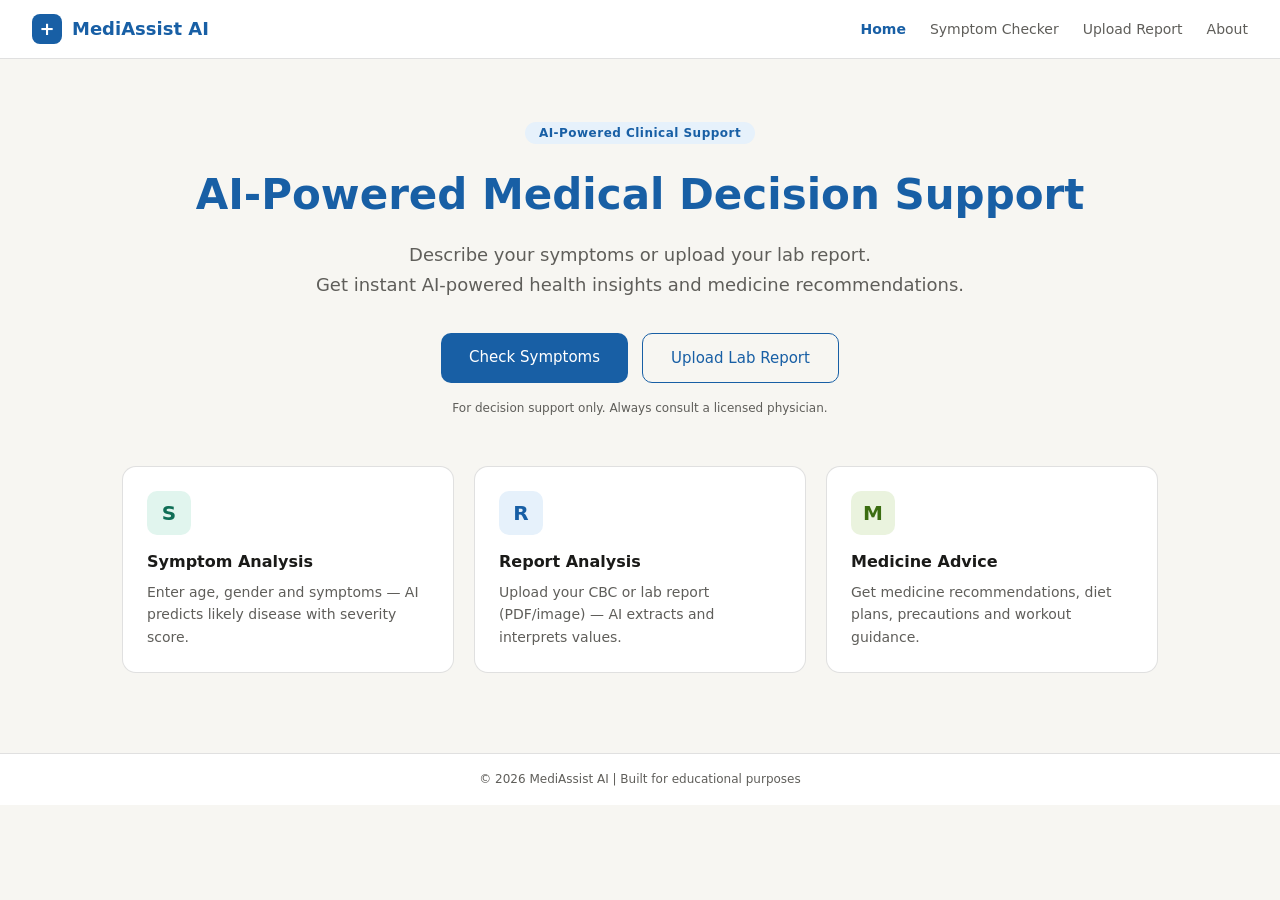
==== frontend/index.html @ 74eca9a7 "clean initial commit" ====
<!DOCTYPE html>
<html lang="en">
<head>
  <meta charset="UTF-8">
  <meta name="viewport" content="width=device-width, initial-scale=1.0">
  <title>MediAssist AI — Doctor Decision Support</title>
  <link rel="stylesheet" href="css/style.css">
  <link rel="stylesheet" href="css/components.css">
  <link rel="stylesheet" href="css/animations.css">
  <link rel="icon" href="assets/logo.png">
</head>
<body>

  <nav class="navbar">
    <div class="nav-brand">
      <span class="brand-icon">+</span>
      <span class="brand-name">MediAssist AI</span>
    </div>
    <div class="nav-links">
      <a href="index.html" class="active">Home</a>
      <a href="symptom_checker.html">Symptom Checker</a>
      <a href="report_upload.html">Upload Report</a>
      <a href="about.html">About</a>
    </div>
  </nav>

  <main class="hero">
    <div class="hero-content">
      <span class="hero-badge">AI-Powered Clinical Support</span>
      <h1>AI-Powered Medical Decision Support</h1>
      <p class="hero-sub">
        Describe your symptoms or upload your lab report.<br>
        Get instant AI-powered health insights and medicine recommendations.
      </p>
      <div class="hero-actions">
        <a href="symptom_checker.html" class="btn btn-primary">Check Symptoms</a>
        <a href="report_upload.html"   class="btn btn-outline">Upload Lab Report</a>
      </div>
      <p class="disclaimer-note">
        For decision support only. Always consult a licensed physician.
      </p>
    </div>

    <div class="feature-cards">
      <div class="feature-card">
        <div class="feature-icon teal">S</div>
        <h3>Symptom Analysis</h3>
        <p>Enter age, gender and symptoms — AI predicts likely disease with severity score.</p>
      </div>
      <div class="feature-card">
        <div class="feature-icon blue">R</div>
        <h3>Report Analysis</h3>
        <p>Upload your CBC or lab report (PDF/image) — AI extracts and interprets values.</p>
      </div>
      <div class="feature-card">
        <div class="feature-icon green">M</div>
        <h3>Medicine Advice</h3>
        <p>Get medicine recommendations, diet plans, precautions and workout guidance.</p>
      </div>
    </div>
  </main>

<footer class="footer">
  <p>© 2026 MediAssist AI | Built for educational purposes</p>
</footer>

</body>
</html>
---- frontend/css/style.css ----
*, *::before, *::after { box-sizing: border-box; margin: 0; padding: 0; }

:root {
  --primary:   #185FA5;
  --primary-light: #E6F1FB;
  --teal:      #0F6E56;
  --teal-light:#E1F5EE;
  --green:     #3B6D11;
  --green-light:#EAF3DE;
  --danger:    #A32D2D;
  --warning:   #BA7517;
  --text:      #1a1a18;
  --text-muted:#5f5e5a;
  --border:    rgba(0,0,0,0.12);
  --bg:        #ffffff;
  --bg-secondary: #f7f6f2;
  --radius:    10px;
  --radius-lg: 14px;
}

.nav-links a.active {
  color: var(--primary);
  font-weight: 600;
}

body { font-family: system-ui, -apple-system, sans-serif; color: var(--text); background: var(--bg-secondary); line-height: 1.6; }

/* NAVBAR */
.navbar { display:flex; align-items:center; justify-content:space-between; padding: 14px 32px; background: var(--bg); border-bottom: 0.5px solid var(--border); }
.nav-brand { display:flex; align-items:center; gap:10px; font-size:18px; font-weight:600; color:var(--primary); }
.brand-icon { background:var(--primary); color:#fff; width:30px; height:30px; border-radius:8px; display:flex; align-items:center; justify-content:center; font-size:18px; font-weight:700; }
.nav-links { display:flex; gap:24px; }
.nav-links a { text-decoration:none; color:var(--text-muted); font-size:14px; transition:color .2s; }
.nav-links a:hover { color:var(--primary); }

/* HERO */
.hero { max-width:1100px; margin:0 auto; padding:60px 32px; }
.hero-content { text-align:center; margin-bottom:48px; }
.hero-badge { background:var(--primary-light); color:var(--primary); font-size:12px; font-weight:600; padding:4px 14px; border-radius:20px; letter-spacing:.04em; }
.hero-content h1 { font-size:42px; font-weight:700; margin:16px 0 12px; color:var(--primary); }
.hero-sub { font-size:18px; color:var(--text-muted); margin-bottom:32px; line-height:1.7; }
.hero-actions { display:flex; gap:14px; justify-content:center; margin-bottom:16px; }
.disclaimer-note { font-size:12px; color:var(--text-muted); }

/* BUTTONS */
.btn { padding:12px 28px; border-radius:var(--radius); font-size:15px; font-weight:500; cursor:pointer; text-decoration:none; transition:all .2s; display:inline-block; }
.btn-primary { background:var(--primary); color:#fff; border:none; }
.btn-primary:hover { background:#0c447c; }
.btn-outline { background:transparent; color:var(--primary); border:1.5px solid var(--primary); }
.btn-outline:hover { background:var(--primary-light); }

/* FEATURE CARDS */
.feature-cards { display:grid; grid-template-columns: repeat(auto-fit, minmax(280px,1fr)); gap:20px; }
.feature-card { background:var(--bg); border:0.5px solid var(--border); border-radius:var(--radius-lg); padding:24px; }
.feature-icon { width:44px; height:44px; border-radius:10px; display:flex; align-items:center; justify-content:center; font-size:20px; font-weight:700; margin-bottom:14px; }
.feature-icon.teal  { background:var(--teal-light);  color:var(--teal); }
.feature-icon.blue  { background:var(--primary-light); color:var(--primary); }
.feature-icon.green { background:var(--green-light); color:var(--green); }
.feature-card h3 { font-size:16px; font-weight:600; margin-bottom:6px; }
.feature-card p  { font-size:14px; color:var(--text-muted); }

/* FORM STYLES */
.page-container { max-width:780px; margin:0 auto; padding:40px 24px; }
.page-title { font-size:26px; font-weight:700; color:var(--primary); margin-bottom:6px; }
.page-sub { font-size:14px; color:var(--text-muted); margin-bottom:32px; }
.card { background:var(--bg); border:0.5px solid var(--border); border-radius:var(--radius-lg); padding:28px; margin-bottom:20px; }
.form-group { margin-bottom:20px; }
.form-group label { display:block; font-size:14px; font-weight:500; margin-bottom:6px; }
.form-control { width:100%; padding:10px 14px; border:0.5px solid var(--border); border-radius:var(--radius); font-size:14px; background:var(--bg); color:var(--text); }
.form-control:focus { outline:none; border-color:var(--primary); box-shadow:0 0 0 3px rgba(24,95,165,0.1); }

/* SYMPTOM TAGS */
.symptom-tags { display:flex; flex-wrap:wrap; gap:8px; margin-top:8px; }
.symptom-tag { padding:6px 14px; border-radius:20px; border:0.5px solid var(--border); font-size:13px; cursor:pointer; background:var(--bg); color:var(--text-muted); transition:all .15s; }
.symptom-tag.selected { background:var(--primary); color:#fff; border-color:var(--primary); }
.symptom-tag:hover:not(.selected) { border-color:var(--primary); color:var(--primary); }

/* LOADING */
.loading-overlay { display:none; text-align:center; padding:40px; }
.loading-overlay.active { display:block; }
.spinner { width:40px; height:40px; border:3px solid var(--border); border-top-color:var(--primary); border-radius:50%; animation:spin .8s linear infinite; margin:0 auto 16px; }
@keyframes spin { to { transform:rotate(360deg); } }
---- frontend/css/components.css ----
/* ═══════════════════════════════════════════
   MediAssist AI — components.css
   Reusable UI components
═══════════════════════════════════════════ */

/* ── BADGES / STATUS PILLS ─────────────────── */
.badge {
  display: inline-flex;
  align-items: center;
  gap: 4px;
  padding: 3px 10px;
  border-radius: 20px;
  font-size: 11px;
  font-weight: 600;
  letter-spacing: 0.03em;
  white-space: nowrap;
}
.badge-high    { background: #FCEBEB; color: #A32D2D; border: 0.5px solid #F09595; }
.badge-medium  { background: #FAEEDA; color: #854F0B; border: 0.5px solid #FAC775; }
.badge-low     { background: #EAF3DE; color: #3B6D11; border: 0.5px solid #97C459; }
.badge-info    { background: #E6F1FB; color: #185FA5; border: 0.5px solid #85B7EB; }
.badge-neutral { background: #F1EFE8; color: #5F5E5A; border: 0.5px solid #B4B2A9; }
.badge-success { background: #E1F5EE; color: #0F6E56; border: 0.5px solid #5DCAA5; }

/* ── ALERT BOXES ───────────────────────────── */
.alert {
  padding: 14px 16px;
  border-radius: 10px;
  font-size: 14px;
  display: flex;
  align-items: flex-start;
  gap: 10px;
  margin-bottom: 16px;
}
.alert-icon { font-size: 16px; flex-shrink: 0; margin-top: 1px; }
.alert-danger  { background: #FCEBEB; border: 0.5px solid #F7C1C1; color: #791F1F; }
.alert-warning { background: #FAEEDA; border: 0.5px solid #FAC775; color: #633806; }
.alert-success { background: #E1F5EE; border: 0.5px solid #9FE1CB; color: #085041; }
.alert-info    { background: #E6F1FB; border: 0.5px solid #B5D4F4; color: #0C447C; }

/* ── RESULT CARDS ──────────────────────────── */
.result-card {
  background: #ffffff;
  border: 0.5px solid rgba(0,0,0,0.1);
  border-radius: 14px;
  padding: 22px 24px;
  margin-bottom: 16px;
}
.result-card-header {
  display: flex;
  align-items: center;
  justify-content: space-between;
  margin-bottom: 16px;
  padding-bottom: 12px;
  border-bottom: 0.5px solid rgba(0,0,0,0.08);
}
.result-card-title {
  font-size: 15px;
  font-weight: 600;
  color: #185FA5;
  display: flex;
  align-items: center;
  gap: 8px;
}
.result-card-icon {
  width: 28px;
  height: 28px;
  border-radius: 7px;
  display: flex;
  align-items: center;
  justify-content: center;
  font-size: 13px;
  font-weight: 700;
}
.icon-blue   { background: #E6F1FB; color: #185FA5; }
.icon-teal   { background: #E1F5EE; color: #0F6E56; }
.icon-green  { background: #EAF3DE; color: #3B6D11; }
.icon-amber  { background: #FAEEDA; color: #854F0B; }
.icon-red    { background: #FCEBEB; color: #A32D2D; }
.icon-purple { background: #EEEDFE; color: #534AB7; }

/* ── LIST ITEMS ────────────────────────────── */
.result-list {
  list-style: none;
  padding: 0;
  margin: 0;
}
.result-list li {
  padding: 8px 0;
  font-size: 14px;
  color: #2C2C2A;
  border-bottom: 0.5px solid rgba(0,0,0,0.06);
  display: flex;
  align-items: flex-start;
  gap: 8px;
  line-height: 1.5;
}
.result-list li:last-child { border-bottom: none; }
.list-dot {
  width: 6px;
  height: 6px;
  border-radius: 50%;
  background: #185FA5;
  flex-shrink: 0;
  margin-top: 6px;
}
.list-dot.teal   { background: #0F6E56; }
.list-dot.green  { background: #3B6D11; }
.list-dot.amber  { background: #854F0B; }
.list-dot.red    { background: #A32D2D; }

/* ── DISEASE PREDICTION CARD ───────────────── */
.prediction-main {
  display: flex;
  align-items: center;
  justify-content: space-between;
  background: linear-gradient(135deg, #E6F1FB 0%, #EAF3DE 100%);
  border-radius: 12px;
  padding: 18px 20px;
  margin-bottom: 14px;
  border: 0.5px solid #B5D4F4;
}
.prediction-name {
  font-size: 22px;
  font-weight: 700;
  color: #185FA5;
}
.prediction-score {
  text-align: right;
}
.prediction-score .score-num {
  font-size: 28px;
  font-weight: 700;
  color: #0F6E56;
}
.prediction-score .score-label {
  font-size: 11px;
  color: #5F5E5A;
}

/* ── TOP-3 CONFIDENCE BARS ─────────────────── */
.confidence-list { margin-top: 8px; }
.confidence-item {
  display: flex;
  align-items: center;
  gap: 10px;
  margin-bottom: 8px;
  font-size: 13px;
}
.confidence-label { width: 160px; flex-shrink: 0; color: #2C2C2A; }
.confidence-bar-track {
  flex: 1;
  height: 6px;
  background: rgba(0,0,0,0.08);
  border-radius: 3px;
  overflow: hidden;
}
.confidence-bar-fill {
  height: 100%;
  border-radius: 3px;
  background: #185FA5;
  transition: width 1s ease;
}
.confidence-pct { width: 40px; text-align: right; color: #5F5E5A; font-size: 12px; }

/* ── CBC PARAMETER TABLE ───────────────────── */
.cbc-table {
  width: 100%;
  border-collapse: collapse;
  font-size: 13px;
}
.cbc-table th {
  text-align: left;
  padding: 8px 12px;
  background: #F1EFE8;
  color: #5F5E5A;
  font-weight: 500;
  font-size: 12px;
  text-transform: uppercase;
  letter-spacing: 0.04em;
}
.cbc-table th:first-child { border-radius: 8px 0 0 8px; }
.cbc-table th:last-child  { border-radius: 0 8px 8px 0; }
.cbc-table td {
  padding: 10px 12px;
  border-bottom: 0.5px solid rgba(0,0,0,0.06);
  color: #2C2C2A;
}
.cbc-table tr:last-child td { border-bottom: none; }
.cbc-status-high   { color: #A32D2D; font-weight: 600; }
.cbc-status-low    { color: #854F0B; font-weight: 600; }
.cbc-status-normal { color: #0F6E56; }

/* ── STEP INDICATOR ────────────────────────── */
.step-indicator {
  display: flex;
  align-items: center;
  margin-bottom: 32px;
}
.step {
  display: flex;
  align-items: center;
  gap: 8px;
  flex: 1;
}
.step-circle {
  width: 30px;
  height: 30px;
  border-radius: 50%;
  border: 2px solid rgba(0,0,0,0.12);
  display: flex;
  align-items: center;
  justify-content: center;
  font-size: 13px;
  font-weight: 600;
  color: #B4B2A9;
  flex-shrink: 0;
  transition: all 0.3s;
}
.step-circle.active {
  background: #185FA5;
  border-color: #185FA5;
  color: #fff;
}
.step-circle.done {
  background: #0F6E56;
  border-color: #0F6E56;
  color: #fff;
}
.step-label { font-size: 12px; color: #B4B2A9; font-weight: 500; }
.step-label.active { color: #185FA5; }
.step-label.done   { color: #0F6E56; }
.step-line {
  flex: 1;
  height: 1px;
  background: rgba(0,0,0,0.1);
  margin: 0 8px;
}

/* ── FILE UPLOAD ZONE ──────────────────────── */
.upload-zone {
  border: 2px dashed rgba(0,0,0,0.15);
  border-radius: 14px;
  padding: 48px 24px;
  text-align: center;
  cursor: pointer;
  transition: all 0.25s;
  background: #fafafa;
  position: relative;
}
.upload-zone:hover,
.upload-zone.dragover {
  border-color: #185FA5;
  background: #E6F1FB;
}
.upload-zone.has-file {
  border-color: #0F6E56;
  background: #E1F5EE;
}
.upload-icon {
  width: 56px;
  height: 56px;
  border-radius: 14px;
  background: #E6F1FB;
  margin: 0 auto 16px;
  display: flex;
  align-items: center;
  justify-content: center;
}
.upload-icon svg { width: 26px; height: 26px; stroke: #185FA5; fill: none; stroke-width: 1.8; }
.upload-title    { font-size: 16px; font-weight: 600; color: #1a1a18; margin-bottom: 6px; }
.upload-sub      { font-size: 13px; color: #5F5E5A; margin-bottom: 16px; }
.upload-formats  { font-size: 11px; color: #B4B2A9; }
.upload-btn {
  display: inline-block;
  padding: 8px 20px;
  background: #185FA5;
  color: #fff;
  border-radius: 8px;
  font-size: 13px;
  font-weight: 500;
  margin-bottom: 12px;
  cursor: pointer;
  transition: background 0.2s;
}
.upload-btn:hover { background: #0c447c; }
.upload-hidden { display: none; }

/* ── FILE PREVIEW ──────────────────────────── */
.file-preview {
  display: none;
  align-items: center;
  gap: 12px;
  background: #fff;
  border: 0.5px solid rgba(0,0,0,0.1);
  border-radius: 10px;
  padding: 12px 16px;
  margin-top: 16px;
}
.file-preview.visible { display: flex; }
.file-preview-icon {
  width: 38px;
  height: 38px;
  border-radius: 8px;
  background: #FAEEDA;
  display: flex;
  align-items: center;
  justify-content: center;
  font-size: 18px;
  flex-shrink: 0;
}
.file-preview-info { flex: 1; }
.file-preview-name { font-size: 13px; font-weight: 500; color: #1a1a18; }
.file-preview-size { font-size: 12px; color: #5F5E5A; }
.file-remove {
  background: none;
  border: none;
  cursor: pointer;
  color: #B4B2A9;
  font-size: 18px;
  padding: 4px;
  border-radius: 4px;
  transition: color 0.2s;
}
.file-remove:hover { color: #A32D2D; }

/* ── DISCLAIMER BOX ────────────────────────── */
.disclaimer-box {
  background: #F1EFE8;
  border: 0.5px solid #D3D1C7;
  border-radius: 10px;
  padding: 14px 16px;
  font-size: 12px;
  color: #5F5E5A;
  line-height: 1.6;
  margin-top: 20px;
}
.disclaimer-box strong { color: #2C2C2A; }

/* ── PROGRESS BAR ──────────────────────────── */
.progress-bar-track {
  width: 100%;
  height: 4px;
  background: rgba(0,0,0,0.08);
  border-radius: 2px;
  overflow: hidden;
  margin-top: 8px;
}
.progress-bar-fill {
  height: 100%;
  background: #185FA5;
  border-radius: 2px;
  transition: width 0.4s ease;
}

/* ── TEAM / INFO CARDS (About page) ────────── */
.info-grid {
  display: grid;
  grid-template-columns: repeat(auto-fit, minmax(240px, 1fr));
  gap: 16px;
  margin-bottom: 24px;
}
.info-card {
  background: #fff;
  border: 0.5px solid rgba(0,0,0,0.1);
  border-radius: 14px;
  padding: 22px;
}
.info-card-icon {
  width: 44px;
  height: 44px;
  border-radius: 12px;
  display: flex;
  align-items: center;
  justify-content: center;
  font-size: 18px;
  font-weight: 700;
  margin-bottom: 14px;
}
.info-card h3 { font-size: 15px; font-weight: 600; margin-bottom: 6px; color: #1a1a18; }
.info-card p  { font-size: 13px; color: #5F5E5A; line-height: 1.6; }

/* ── DIVIDER ───────────────────────────────── */
.divider {
  border: none;
  border-top: 0.5px solid rgba(0,0,0,0.08);
  margin: 24px 0;
}

/* ── SKELETON LOADER ───────────────────────── */
.skeleton {
  background: linear-gradient(90deg, #f0ede8 25%, #e8e5e0 50%, #f0ede8 75%);
  background-size: 200% 100%;
  animation: shimmer 1.4s infinite;
  border-radius: 6px;
}
@keyframes shimmer {
  0%   { background-position: 200% 0; }
  100% { background-position: -200% 0; }
}

/* ── TOOLTIP ───────────────────────────────── */
.tooltip-wrap { position: relative; display: inline-block; }
.tooltip-wrap .tooltip-text {
  visibility: hidden;
  opacity: 0;
  background: #2C2C2A;
  color: #fff;
  font-size: 12px;
  padding: 5px 10px;
  border-radius: 6px;
  position: absolute;
  bottom: 130%;
  left: 50%;
  transform: translateX(-50%);
  white-space: nowrap;
  transition: opacity 0.2s;
  pointer-events: none;
  z-index: 10;
}
.tooltip-wrap:hover .tooltip-text {
  visibility: visible;
  opacity: 1;
}

/* ── RESPONSIVE ────────────────────────────── */
@media (max-width: 600px) {
  .prediction-main { flex-direction: column; gap: 12px; align-items: flex-start; }
  .step-label { display: none; }
  .info-grid { grid-template-columns: 1fr; }
}

.footer {
  text-align: center;
  padding: 16px;
  font-size: 12px;
  color: var(--text-muted);
  background: var(--bg);
  border-top: 0.5px solid var(--border);
  margin-top: 20px;
}
---- frontend/css/animations.css ----
/* ═══════════════════════════════════════════
   MediAssist AI — animations.css
   All keyframes, transitions & motion effects
═══════════════════════════════════════════ */

/* ── PAGE ENTRY ANIMATIONS ──────────────────────────────── */

@keyframes fadeIn {
  from { opacity: 0; }
  to   { opacity: 1; }
}

@keyframes fadeInUp {
  from { opacity: 0; transform: translateY(20px); }
  to   { opacity: 1; transform: translateY(0); }
}

@keyframes fadeInDown {
  from { opacity: 0; transform: translateY(-20px); }
  to   { opacity: 1; transform: translateY(0); }
}

@keyframes fadeInLeft {
  from { opacity: 0; transform: translateX(-20px); }
  to   { opacity: 1; transform: translateX(0); }
}

@keyframes fadeInRight {
  from { opacity: 0; transform: translateX(20px); }
  to   { opacity: 1; transform: translateX(0); }
}

@keyframes scaleIn {
  from { opacity: 0; transform: scale(0.92); }
  to   { opacity: 1; transform: scale(1); }
}

/* ── UTILITY ANIMATION CLASSES ──────────────────────────── */

.anim-fade-in {
  animation: fadeIn 0.4s ease forwards;
}

.anim-fade-up {
  animation: fadeInUp 0.45s ease forwards;
}

.anim-fade-down {
  animation: fadeInDown 0.45s ease forwards;
}

.anim-scale-in {
  animation: scaleIn 0.35s ease forwards;
}

/* Staggered children — add to parent, children animate one by one */
.stagger-children > * {
  opacity: 0;
  animation: fadeInUp 0.4s ease forwards;
}
.stagger-children > *:nth-child(1) { animation-delay: 0.05s; }
.stagger-children > *:nth-child(2) { animation-delay: 0.12s; }
.stagger-children > *:nth-child(3) { animation-delay: 0.19s; }
.stagger-children > *:nth-child(4) { animation-delay: 0.26s; }
.stagger-children > *:nth-child(5) { animation-delay: 0.33s; }
.stagger-children > *:nth-child(6) { animation-delay: 0.40s; }

/* ── PAGE LOAD — auto animate main content ──────────────── */

.page-container {
  animation: fadeInUp 0.5s ease forwards;
}

.navbar {
  animation: fadeInDown 0.4s ease forwards;
}

.card {
  animation: fadeInUp 0.4s ease forwards;
}

/* ── LOADING SPINNER ────────────────────────────────────── */

@keyframes spin {
  to { transform: rotate(360deg); }
}

.spinner {
  width: 40px;
  height: 40px;
  border: 3px solid rgba(0,0,0,0.08);
  border-top-color: #185FA5;
  border-radius: 50%;
  animation: spin 0.75s linear infinite;
}

/* ── PULSE — for live/processing indicators ─────────────── */

@keyframes pulse {
  0%, 100% { opacity: 1;   transform: scale(1); }
  50%       { opacity: 0.5; transform: scale(0.95); }
}

@keyframes pulseDot {
  0%, 100% { transform: scale(1);    opacity: 1; }
  50%       { transform: scale(1.4); opacity: 0.6; }
}

.pulse {
  animation: pulse 2s ease-in-out infinite;
}

/* Live status dot (e.g. "AI is thinking…") */
.status-dot {
  display: inline-block;
  width: 8px;
  height: 8px;
  border-radius: 50%;
  background: #0F6E56;
  animation: pulseDot 1.2s ease-in-out infinite;
  margin-right: 6px;
  vertical-align: middle;
}
.status-dot.blue   { background: #185FA5; }
.status-dot.red    { background: #A32D2D; }
.status-dot.amber  { background: #BA7517; }

/* ── SKELETON SHIMMER ───────────────────────────────────── */

@keyframes shimmer {
  0%   { background-position: 200% 0; }
  100% { background-position: -200% 0; }
}

.skeleton {
  background: linear-gradient(
    90deg,
    #f0ede8 25%,
    #e4e1dc 50%,
    #f0ede8 75%
  );
  background-size: 200% 100%;
  animation: shimmer 1.5s infinite;
  border-radius: 6px;
  color: transparent;
  user-select: none;
}

.skeleton-text {
  height: 14px;
  border-radius: 4px;
  margin-bottom: 8px;
}
.skeleton-text.w-full  { width: 100%; }
.skeleton-text.w-3-4   { width: 75%; }
.skeleton-text.w-1-2   { width: 50%; }
.skeleton-text.w-1-4   { width: 25%; }

.skeleton-card {
  height: 100px;
  border-radius: 14px;
  width: 100%;
}

/* ── CONFIDENCE BAR FILL ────────────────────────────────── */

@keyframes growWidth {
  from { width: 0; }
  to   { width: var(--target-width, 100%); }
}

.confidence-bar-fill {
  animation: growWidth 1s ease forwards;
  animation-delay: 0.3s;
  width: 0; /* start at 0 before animation */
}

/* ── RESULT CARDS — stagger on load ─────────────────────── */

.result-card {
  opacity: 0;
  animation: fadeInUp 0.45s ease forwards;
}

.result-card:nth-child(1) { animation-delay: 0.05s; }
.result-card:nth-child(2) { animation-delay: 0.12s; }
.result-card:nth-child(3) { animation-delay: 0.19s; }
.result-card:nth-child(4) { animation-delay: 0.26s; }
.result-card:nth-child(5) { animation-delay: 0.33s; }
.result-card:nth-child(6) { animation-delay: 0.40s; }

/* ── BUTTON MICRO-INTERACTIONS ──────────────────────────── */

.btn {
  transition: transform 0.15s ease, box-shadow 0.15s ease, background 0.2s ease;
}
.btn:hover:not(:disabled) {
  transform: translateY(-1px);
}
.btn:active:not(:disabled) {
  transform: translateY(0) scale(0.98);
}
.btn:disabled {
  opacity: 0.6;
  cursor: not-allowed;
}

/* ── SYMPTOM TAG MICRO-INTERACTIONS ─────────────────────── */

.symptom-tag {
  transition: all 0.15s ease;
}
.symptom-tag:hover {
  transform: translateY(-1px);
}
.symptom-tag.selected {
  animation: scaleIn 0.2s ease forwards;
}

/* ── UPLOAD ZONE INTERACTIONS ───────────────────────────── */

.upload-zone {
  transition: border-color 0.2s ease, background 0.2s ease, transform 0.15s ease;
}
.upload-zone:hover {
  transform: translateY(-1px);
}
.upload-zone.dragover {
  transform: scale(1.01);
}
.upload-zone.has-file {
  animation: scaleIn 0.25s ease forwards;
}

/* ── CARD HOVER LIFT ────────────────────────────────────── */

.feature-card {
  transition: transform 0.2s ease, box-shadow 0.2s ease;
}
.feature-card:hover {
  transform: translateY(-3px);
  box-shadow: 0 8px 24px rgba(0, 0, 0, 0.08);
}

.info-card {
  transition: transform 0.2s ease, box-shadow 0.2s ease;
}
.info-card:hover {
  transform: translateY(-3px);
  box-shadow: 0 8px 24px rgba(0, 0, 0, 0.08);
}

/* ── NAVBAR LINK UNDERLINE SLIDE ────────────────────────── */

.nav-links a {
  position: relative;
  transition: color 0.2s;
}
.nav-links a::after {
  content: "";
  position: absolute;
  bottom: -3px;
  left: 0;
  width: 0;
  height: 1.5px;
  background: #185FA5;
  transition: width 0.25s ease;
  border-radius: 2px;
}
.nav-links a:hover::after {
  width: 100%;
}

/* ── STEP CIRCLE TRANSITION ─────────────────────────────── */

.step-circle {
  transition: background 0.3s ease, border-color 0.3s ease, color 0.3s ease;
}

/* ── FORM FOCUS ANIMATIONS ──────────────────────────────── */

.form-control {
  transition: border-color 0.2s ease, box-shadow 0.2s ease;
}
.form-control:focus {
  animation: none; /* handled by CSS in style.css */
}

/* ── BADGE POP-IN ────────────────────────────────────────── */

@keyframes badgePop {
  0%   { transform: scale(0.7); opacity: 0; }
  70%  { transform: scale(1.1); }
  100% { transform: scale(1);   opacity: 1; }
}

.badge {
  animation: badgePop 0.3s ease forwards;
}

/* ── TOAST SLIDE-UP ─────────────────────────────────────── */

@keyframes slideUp {
  from { opacity: 0; transform: translateY(12px); }
  to   { opacity: 1; transform: translateY(0); }
}

@keyframes slideDown {
  from { opacity: 1; transform: translateY(0); }
  to   { opacity: 0; transform: translateY(12px); }
}

/* ── HERO SECTION ENTRANCE ───────────────────────────────── */

.hero-content {
  animation: fadeInUp 0.6s ease forwards;
}
.hero-content h1 {
  animation: fadeInUp 0.6s ease 0.1s both;
}
.hero-content .hero-sub {
  animation: fadeInUp 0.6s ease 0.2s both;
}
.hero-actions {
  animation: fadeInUp 0.6s ease 0.3s both;
}
.feature-cards {
  animation: fadeInUp 0.6s ease 0.4s both;
}

/* ── HERO ABOUT PAGE ─────────────────────────────────────── */

.hero-about {
  animation: scaleIn 0.5s ease forwards;
}

/* ── PREDICTION CARD HIGHLIGHT ───────────────────────────── */

@keyframes highlightPulse {
  0%   { box-shadow: 0 0 0 0 rgba(24, 95, 165, 0.25); }
  70%  { box-shadow: 0 0 0 10px rgba(24, 95, 165, 0); }
  100% { box-shadow: 0 0 0 0 rgba(24, 95, 165, 0); }
}

.prediction-main {
  animation: fadeIn 0.5s ease forwards, highlightPulse 1.2s ease 0.6s;
}

/* ── REDUCED MOTION — accessibility ─────────────────────── */

@media (prefers-reduced-motion: reduce) {
  *,
  *::before,
  *::after {
    animation-duration: 0.01ms !important;
    animation-iteration-count: 1 !important;
    transition-duration: 0.01ms !important;
  }
}
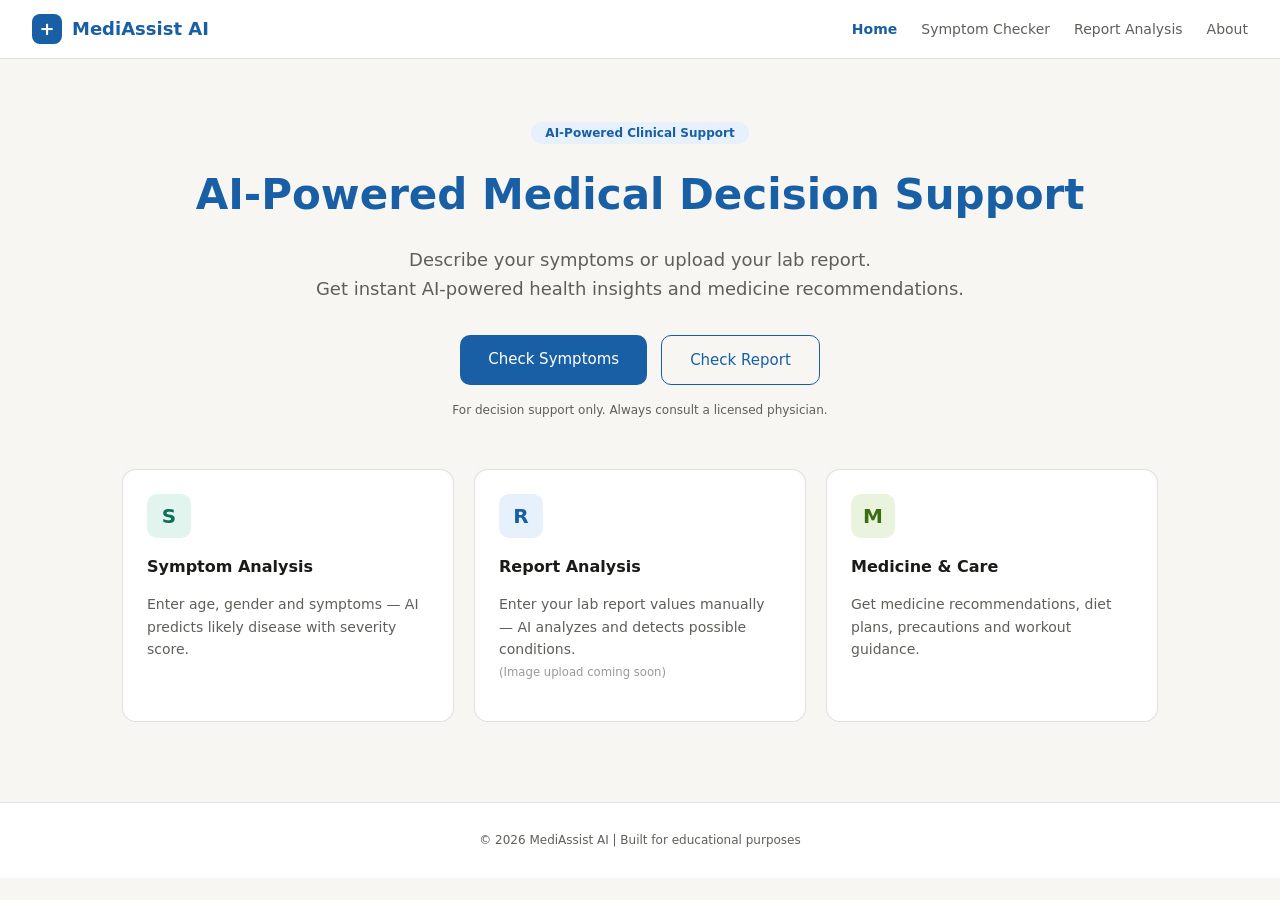
==== commit c5e2d442: "update the project and fix the issue" ====
--- a/frontend/index.html
+++ b/frontend/index.html
@@ -19,7 +19,7 @@
     <div class="nav-links">
       <a href="index.html" class="active">Home</a>
       <a href="symptom_checker.html">Symptom Checker</a>
-      <a href="report_upload.html">Upload Report</a>
+      <a href="report_upload.html">Report Analysis</a>
       <a href="about.html">About</a>
     </div>
   </nav>
@@ -34,7 +34,7 @@
       </p>
       <div class="hero-actions">
         <a href="symptom_checker.html" class="btn btn-primary">Check Symptoms</a>
-        <a href="report_upload.html"   class="btn btn-outline">Upload Lab Report</a>
+        <a href="report_upload.html"   class="btn btn-outline">Check Report</a>
       </div>
       <p class="disclaimer-note">
         For decision support only. Always consult a licensed physician.
@@ -50,11 +50,14 @@
       <div class="feature-card">
         <div class="feature-icon blue">R</div>
         <h3>Report Analysis</h3>
-        <p>Upload your CBC or lab report (PDF/image) — AI extracts and interprets values.</p>
+        <p>
+      Enter your lab report values manually — AI analyzes and detects possible conditions.
+      <br><small style="color:#999;">(Image upload coming soon)</small>
+    </p>
       </div>
       <div class="feature-card">
         <div class="feature-icon green">M</div>
-        <h3>Medicine Advice</h3>
+        <h3>Medicine & Care</h3>
         <p>Get medicine recommendations, diet plans, precautions and workout guidance.</p>
       </div>
     </div>
--- a/frontend/css/style.css
+++ b/frontend/css/style.css
@@ -1,82 +1,335 @@
-*, *::before, *::after { box-sizing: border-box; margin: 0; padding: 0; }
-
+/* ================= RESET ================= */
+*,
+*::before,
+*::after {
+  box-sizing: border-box;
+}
+
+body {
+  margin: 0;
+}
+
+/* ================= VARIABLES ================= */
 :root {
-  --primary:   #185FA5;
+  --primary: #185FA5;
+  --primary-dark: #0c447c;
   --primary-light: #E6F1FB;
-  --teal:      #0F6E56;
-  --teal-light:#E1F5EE;
-  --green:     #3B6D11;
-  --green-light:#EAF3DE;
-  --danger:    #A32D2D;
-  --warning:   #BA7517;
-  --text:      #1a1a18;
-  --text-muted:#5f5e5a;
-  --border:    rgba(0,0,0,0.12);
-  --bg:        #ffffff;
+
+  --teal: #0F6E56;
+  --teal-light: #E1F5EE;
+
+  --green: #3B6D11;
+  --green-light: #EAF3DE;
+
+  --danger: #A32D2D;
+  --warning: #BA7517;
+
+  --text: #1a1a18;
+  --text-muted: #5f5e5a;
+
+  --border: rgba(0,0,0,0.12);
+
+  --bg: #ffffff;
   --bg-secondary: #f7f6f2;
-  --radius:    10px;
+
+  --radius: 10px;
   --radius-lg: 14px;
-}
-
+
+  --transition: 0.2s ease;
+  --font-main: system-ui, -apple-system, sans-serif;
+}
+
+/* ================= GLOBAL ================= */
+body {
+  font-family: var(--font-main);
+  color: var(--text);
+  background: var(--bg-secondary);
+  line-height: 1.6;
+}
+
+html {
+  scroll-behavior: smooth;
+}
+
+/* ================= NAVBAR ================= */
+.navbar {
+  display: flex;
+  align-items: center;
+  justify-content: space-between;
+  padding: 14px 32px;
+  background: var(--bg);
+  border-bottom: 1px solid var(--border);
+}
+
+.nav-brand {
+  display: flex;
+  align-items: center;
+  gap: 10px;
+  font-size: 18px;
+  font-weight: 600;
+  color: var(--primary);
+}
+
+.brand-icon {
+  background: var(--primary);
+  color: #fff;
+  width: 30px;
+  height: 30px;
+  border-radius: 8px;
+  display: flex;
+  align-items: center;
+  justify-content: center;
+  font-size: 18px;
+  font-weight: 700;
+}
+
+.nav-links {
+  display: flex;
+  gap: 24px;
+}
+
+.nav-links a {
+  text-decoration: none;
+  color: var(--text-muted);
+  font-size: 14px;
+  transition: var(--transition);
+}
+
+.nav-links a:hover,
 .nav-links a.active {
   color: var(--primary);
   font-weight: 600;
 }
 
-body { font-family: system-ui, -apple-system, sans-serif; color: var(--text); background: var(--bg-secondary); line-height: 1.6; }
-
-/* NAVBAR */
-.navbar { display:flex; align-items:center; justify-content:space-between; padding: 14px 32px; background: var(--bg); border-bottom: 0.5px solid var(--border); }
-.nav-brand { display:flex; align-items:center; gap:10px; font-size:18px; font-weight:600; color:var(--primary); }
-.brand-icon { background:var(--primary); color:#fff; width:30px; height:30px; border-radius:8px; display:flex; align-items:center; justify-content:center; font-size:18px; font-weight:700; }
-.nav-links { display:flex; gap:24px; }
-.nav-links a { text-decoration:none; color:var(--text-muted); font-size:14px; transition:color .2s; }
-.nav-links a:hover { color:var(--primary); }
-
-/* HERO */
-.hero { max-width:1100px; margin:0 auto; padding:60px 32px; }
-.hero-content { text-align:center; margin-bottom:48px; }
-.hero-badge { background:var(--primary-light); color:var(--primary); font-size:12px; font-weight:600; padding:4px 14px; border-radius:20px; letter-spacing:.04em; }
-.hero-content h1 { font-size:42px; font-weight:700; margin:16px 0 12px; color:var(--primary); }
-.hero-sub { font-size:18px; color:var(--text-muted); margin-bottom:32px; line-height:1.7; }
-.hero-actions { display:flex; gap:14px; justify-content:center; margin-bottom:16px; }
-.disclaimer-note { font-size:12px; color:var(--text-muted); }
-
-/* BUTTONS */
-.btn { padding:12px 28px; border-radius:var(--radius); font-size:15px; font-weight:500; cursor:pointer; text-decoration:none; transition:all .2s; display:inline-block; }
-.btn-primary { background:var(--primary); color:#fff; border:none; }
-.btn-primary:hover { background:#0c447c; }
-.btn-outline { background:transparent; color:var(--primary); border:1.5px solid var(--primary); }
-.btn-outline:hover { background:var(--primary-light); }
-
-/* FEATURE CARDS */
-.feature-cards { display:grid; grid-template-columns: repeat(auto-fit, minmax(280px,1fr)); gap:20px; }
-.feature-card { background:var(--bg); border:0.5px solid var(--border); border-radius:var(--radius-lg); padding:24px; }
-.feature-icon { width:44px; height:44px; border-radius:10px; display:flex; align-items:center; justify-content:center; font-size:20px; font-weight:700; margin-bottom:14px; }
-.feature-icon.teal  { background:var(--teal-light);  color:var(--teal); }
-.feature-icon.blue  { background:var(--primary-light); color:var(--primary); }
-.feature-icon.green { background:var(--green-light); color:var(--green); }
-.feature-card h3 { font-size:16px; font-weight:600; margin-bottom:6px; }
-.feature-card p  { font-size:14px; color:var(--text-muted); }
-
-/* FORM STYLES */
-.page-container { max-width:780px; margin:0 auto; padding:40px 24px; }
-.page-title { font-size:26px; font-weight:700; color:var(--primary); margin-bottom:6px; }
-.page-sub { font-size:14px; color:var(--text-muted); margin-bottom:32px; }
-.card { background:var(--bg); border:0.5px solid var(--border); border-radius:var(--radius-lg); padding:28px; margin-bottom:20px; }
-.form-group { margin-bottom:20px; }
-.form-group label { display:block; font-size:14px; font-weight:500; margin-bottom:6px; }
-.form-control { width:100%; padding:10px 14px; border:0.5px solid var(--border); border-radius:var(--radius); font-size:14px; background:var(--bg); color:var(--text); }
-.form-control:focus { outline:none; border-color:var(--primary); box-shadow:0 0 0 3px rgba(24,95,165,0.1); }
-
-/* SYMPTOM TAGS */
-.symptom-tags { display:flex; flex-wrap:wrap; gap:8px; margin-top:8px; }
-.symptom-tag { padding:6px 14px; border-radius:20px; border:0.5px solid var(--border); font-size:13px; cursor:pointer; background:var(--bg); color:var(--text-muted); transition:all .15s; }
-.symptom-tag.selected { background:var(--primary); color:#fff; border-color:var(--primary); }
-.symptom-tag:hover:not(.selected) { border-color:var(--primary); color:var(--primary); }
-
-/* LOADING */
-.loading-overlay { display:none; text-align:center; padding:40px; }
-.loading-overlay.active { display:block; }
-.spinner { width:40px; height:40px; border:3px solid var(--border); border-top-color:var(--primary); border-radius:50%; animation:spin .8s linear infinite; margin:0 auto 16px; }
-@keyframes spin { to { transform:rotate(360deg); } }+/* ================= HERO ================= */
+.hero {
+  max-width: 1100px;
+  margin: 0 auto;
+  padding: 60px 32px;
+}
+
+.hero-content {
+  text-align: center;
+  margin-bottom: 48px;
+}
+
+.hero-badge {
+  background: var(--primary-light);
+  color: var(--primary);
+  font-size: 12px;
+  font-weight: 600;
+  padding: 4px 14px;
+  border-radius: 20px;
+}
+
+.hero-content h1 {
+  font-size: 42px;
+  font-weight: 700;
+  margin: 16px 0 12px;
+  color: var(--primary);
+}
+
+.hero-sub {
+  font-size: 18px;
+  color: var(--text-muted);
+  margin-bottom: 32px;
+}
+
+.hero-actions {
+  display: flex;
+  gap: 14px;
+  justify-content: center;
+  margin-bottom: 16px;
+}
+
+.disclaimer-note {
+  font-size: 12px;
+  color: var(--text-muted);
+}
+
+/* ================= BUTTONS ================= */
+.btn {
+  padding: 12px 28px;
+  border-radius: var(--radius);
+  font-size: 15px;
+  font-weight: 500;
+  cursor: pointer;
+  text-decoration: none;
+  transition: var(--transition);
+  display: inline-block;
+}
+
+.btn-primary {
+  background: var(--primary);
+  color: #fff;
+  border: none;
+}
+
+.btn-primary:hover {
+  background: var(--primary-dark);
+}
+
+.btn-outline {
+  background: transparent;
+  color: var(--primary);
+  border: 1.5px solid var(--primary);
+}
+
+.btn-outline:hover {
+  background: var(--primary-light);
+}
+
+.btn:active {
+  transform: scale(0.97);
+}
+
+/* ================= CARDS ================= */
+.card {
+  background: var(--bg);
+  border: 1px solid var(--border);
+  border-radius: var(--radius-lg);
+  padding: 28px;
+  margin-bottom: 20px;
+  box-shadow: 0 2px 8px rgba(0,0,0,0.05);
+}
+
+/* ================= FEATURE CARDS ================= */
+.feature-cards {
+  display: grid;
+  grid-template-columns: repeat(auto-fit, minmax(280px,1fr));
+  gap: 20px;
+}
+
+.feature-card {
+  background: var(--bg);
+  border: 1px solid var(--border);
+  border-radius: var(--radius-lg);
+  padding: 24px;
+  transition: var(--transition);
+}
+
+.feature-card:hover {
+  transform: translateY(-3px);
+}
+
+.feature-icon {
+  width: 44px;
+  height: 44px;
+  border-radius: 10px;
+  display: flex;
+  align-items: center;
+  justify-content: center;
+  font-size: 20px;
+  font-weight: 700;
+  margin-bottom: 14px;
+}
+
+.feature-icon.teal  { background: var(--teal-light);  color: var(--teal); }
+.feature-icon.blue  { background: var(--primary-light); color: var(--primary); }
+.feature-icon.green { background: var(--green-light); color: var(--green); }
+
+.feature-card h3 {
+  font-size: 16px;
+  margin-bottom: 6px;
+}
+
+.feature-card p {
+  font-size: 14px;
+  color: var(--text-muted);
+}
+
+/* ================= FORM ================= */
+.page-container {
+  max-width: 780px;
+  margin: 0 auto;
+  padding: 40px 24px;
+}
+
+.page-title {
+  font-size: 26px;
+  font-weight: 700;
+  color: var(--primary);
+}
+
+.page-sub {
+  font-size: 14px;
+  color: var(--text-muted);
+  margin-bottom: 32px;
+}
+
+.form-group {
+  margin-bottom: 20px;
+}
+
+.form-control {
+  width: 100%;
+  padding: 10px 14px;
+  border: 1px solid var(--border);
+  border-radius: var(--radius);
+  font-size: 14px;
+}
+
+.form-control:focus {
+  outline: none;
+  border-color: var(--primary);
+  box-shadow: 0 0 0 3px rgba(24,95,165,0.1);
+}
+
+/* ================= SYMPTOMS ================= */
+.symptom-tags {
+  display: flex;
+  flex-wrap: wrap;
+  gap: 8px;
+}
+
+.symptom-tag {
+  padding: 6px 14px;
+  border-radius: 20px;
+  border: 1px solid var(--border);
+  font-size: 13px;
+  cursor: pointer;
+  color: var(--text-muted);
+  transition: var(--transition);
+}
+
+.symptom-tag.selected {
+  background: var(--primary);
+  color: #fff;
+  border-color: var(--primary);
+}
+
+.symptom-tag:hover:not(.selected) {
+  color: var(--primary);
+  border-color: var(--primary);
+}
+
+/* ================= LOADING ================= */
+.loading-overlay {
+  display: none;
+  text-align: center;
+  padding: 40px;
+}
+
+.loading-overlay.active {
+  display: block;
+}
+
+.spinner {
+  width: 40px;
+  height: 40px;
+  border: 3px solid var(--border);
+  border-top-color: var(--primary);
+  border-radius: 50%;
+  animation: spin .8s linear infinite;
+  margin: 0 auto 16px;
+}
+
+@keyframes spin {
+  to { transform: rotate(360deg); }
+}
+
+/* ================= UTILITIES ================= */
+.mt-10 { margin-top: 10px; }
+.mt-20 { margin-top: 20px; }
+.text-center { text-align: center; }
+.flex-center { display: flex; justify-content: center; align-items: center; }
--- a/frontend/css/components.css
+++ b/frontend/css/components.css
@@ -438,4 +438,167 @@
   background: var(--bg);
   border-top: 0.5px solid var(--border);
   margin-top: 20px;
+}
+
+
+.form-row {
+  display: grid;
+  grid-template-columns: 1fr 1fr;
+  gap: 16px;
+}
+
+.section-label {
+  font-weight: 600;
+  margin-bottom: 6px;
+  display: block;
+}
+
+.section-label span {
+  font-size: 12px;
+  color: #777;
+}
+
+.empty-text {
+  font-size: 13px;
+  color: #aaa;
+}
+
+.symptom-tag.selected {
+  background: #185FA5;
+  color: white;
+  border: none;
+}
+
+.results-grid {
+  display: grid;
+  grid-template-columns: repeat(2, 1fr);
+  gap: 20px;
+  margin-top: 20px;
+}
+
+.result-card {
+  background: white;
+  padding: 20px;
+  border-radius: 12px;
+  box-shadow: 0 4px 10px rgba(0,0,0,0.05);
+}
+
+.result-card h3 {
+  margin-bottom: 10px;
+  color: #185FA5;
+}
+
+.result-highlight {
+  grid-column: span 2;
+  background: #e6f0ff;
+  border-left: 5px solid #185FA5;
+}
+
+.empty-state {
+  text-align: center;
+  margin-top: 40px;
+  color: #888;
+}
+
+
+.circle {
+  width: 120px;
+  height: 120px;
+  border-radius: 50%;
+  display: grid;
+  place-items: center;
+  font-weight: bold;
+  font-size: 20px;
+  background:
+    conic-gradient(var(--color) calc(var(--value) * 1%), #eee 0);
+  position: relative;
+}
+
+.circle::before {
+  content: "";
+  position: absolute;
+  width: 90px;
+  height: 90px;
+  background: white;
+  border-radius: 50%;
+}
+
+.circle span {
+  position: relative;
+  z-index: 1;
+}
+
+.map-container {
+  width: 100%;
+  height: 350px;   /* 🔥 control height */
+  border-radius: 12px;
+  overflow: hidden;
+  margin-top: 10px;
+}
+
+.map-container iframe {
+  width: 100%;
+  height: 100%;
+  border: 0;
+}
+
+@media (max-width: 768px) {
+  .map-container {
+    height: 250px;
+  }
+}
+
+.developer-card {
+  display: flex;
+  gap: 20px;
+  align-items: center;
+  margin-top: 15px;
+}
+
+.dev-avatar {
+  width: 70px;
+  height: 70px;
+  background: #185FA5;
+  color: white;
+  font-size: 28px;
+  font-weight: bold;
+  border-radius: 50%;
+  display: flex;
+  align-items: center;
+  justify-content: center;
+}
+
+.dev-info h4 {
+  margin: 0;
+  color: #185FA5;
+}
+
+.dev-desc {
+  font-size: 13px;
+  margin: 8px 0;
+  color: #555;
+}
+
+.dev-avatar-img {
+  width: 70px;
+  height: 70px;
+  border-radius: 50%;
+  object-fit: cover;
+}
+
+.dev-links-icons {
+  margin-top: 10px;
+  display: flex;
+  gap: 15px;
+}
+
+.dev-links-icons img {
+  width: 28px;
+  height: 28px;
+  cursor: pointer;
+  transition: transform 0.2s ease;
+}
+
+.dev-links-icons img:hover {
+  transform: scale(1.2);
 }
